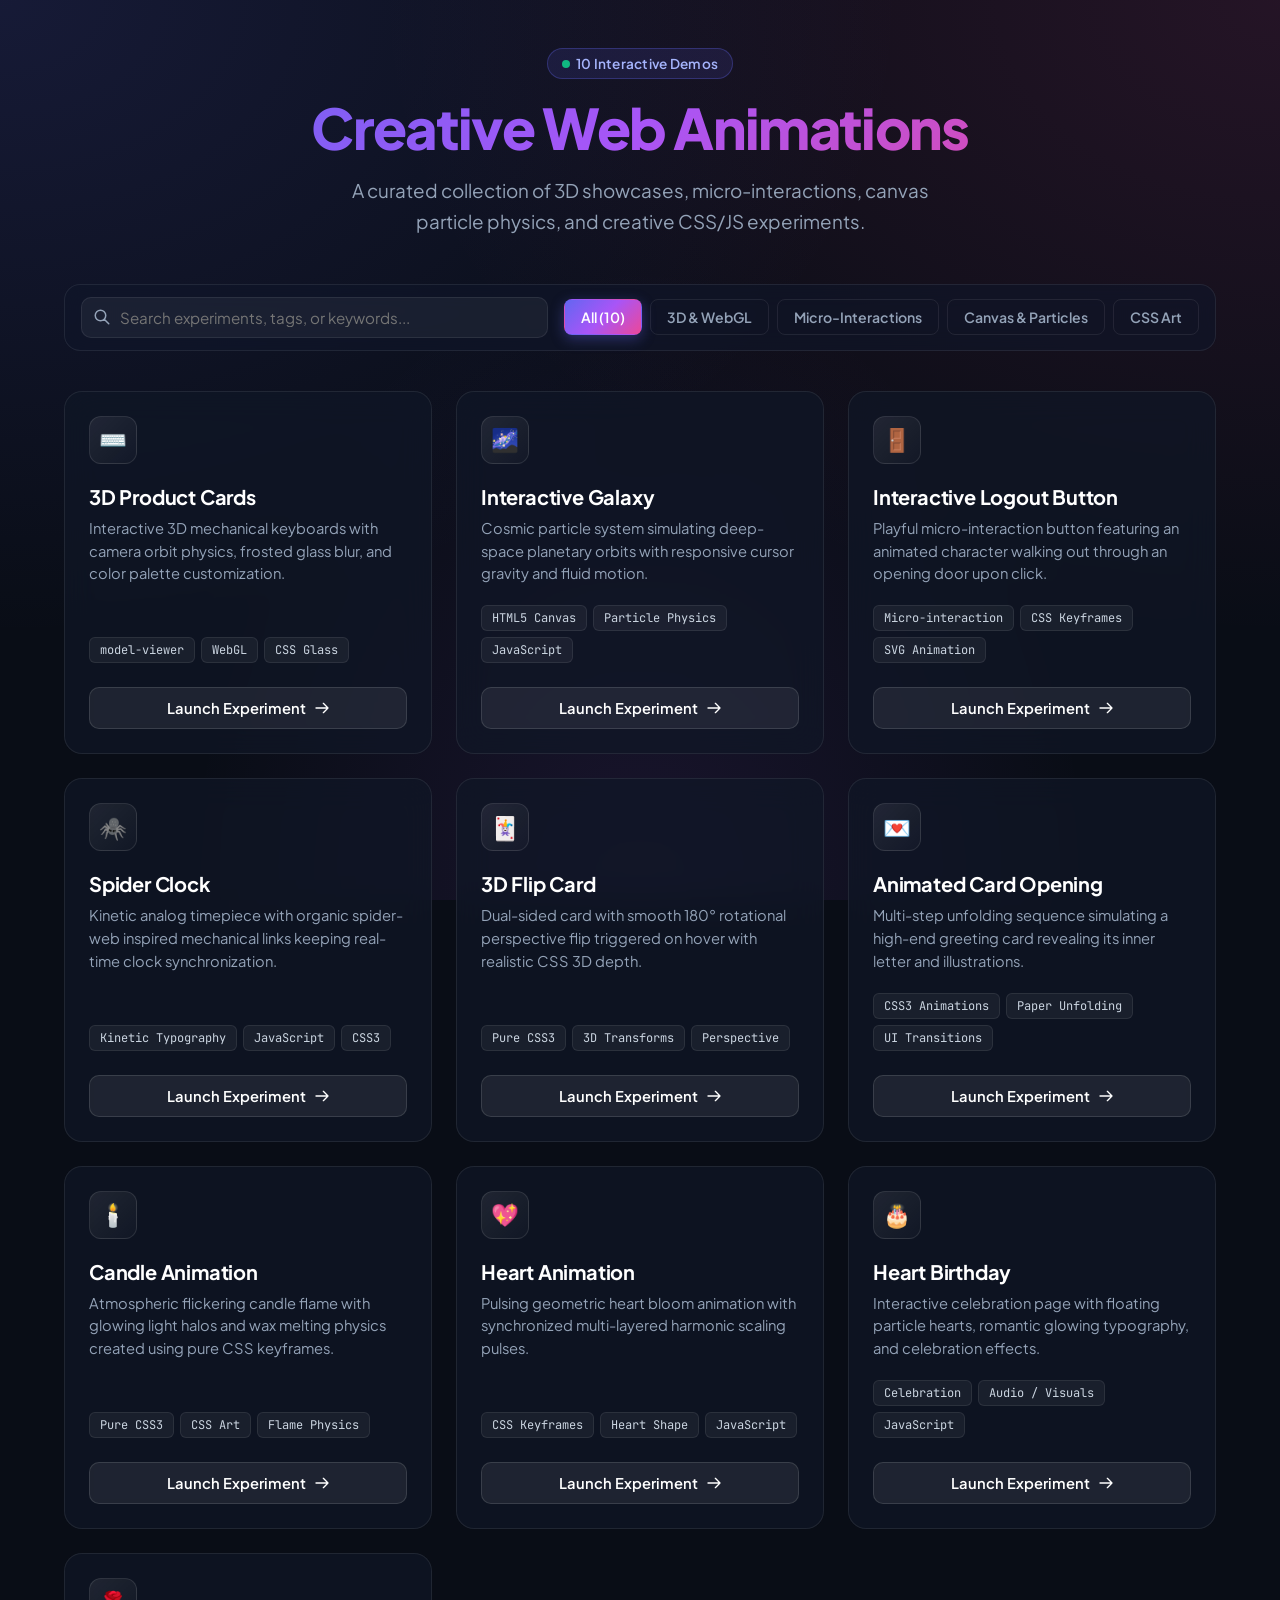
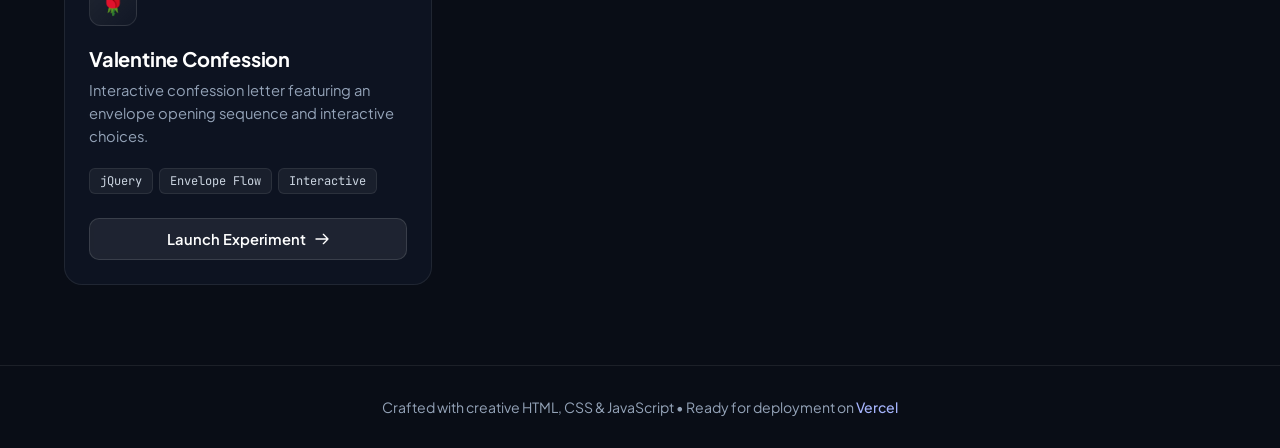
==== index.html @ 086ca2f9 "Initial commit: Creative Web Animations & Interactive UI Showcase" ====
<!DOCTYPE html>
<html lang="en">
<head>
  <meta charset="UTF-8">
  <meta name="viewport" content="width=device-width, initial-scale=1.0">
  <title>Creative Web Animations & Interactive UI Showcase</title>
  <link rel="preconnect" href="https://fonts.googleapis.com">
  <link rel="preconnect" href="https://fonts.gstatic.com" crossorigin>
  <link href="https://fonts.googleapis.com/css2?family=Plus+Jakarta+Sans:wght@400;500;600;700;800&family=JetBrains+Mono:wght@400;500&display=swap" rel="stylesheet">
  <style>
    :root {
      --bg: #090d16;
      --card-bg: rgba(17, 24, 39, 0.7);
      --card-border: rgba(255, 255, 255, 0.08);
      --card-hover-border: rgba(99, 102, 241, 0.45);
      --text-main: #f3f4f6;
      --text-muted: #94a3b8;
      --accent-primary: #6366f1;
      --accent-secondary: #ec4899;
      --gradient: linear-gradient(135deg, #6366f1, #a855f7, #ec4899);
    }

    * {
      box-sizing: border-box;
      margin: 0;
      padding: 0;
    }

    body {
      background-color: var(--bg);
      background-image: 
        radial-gradient(at 0% 0%, rgba(99, 102, 241, 0.15) 0px, transparent 50%),
        radial-gradient(at 100% 0%, rgba(236, 72, 153, 0.12) 0px, transparent 50%),
        radial-gradient(at 50% 100%, rgba(168, 85, 247, 0.1) 0px, transparent 50%);
      background-attachment: fixed;
      color: var(--text-main);
      font-family: 'Plus Jakarta Sans', -apple-system, BlinkMacSystemFont, sans-serif;
      min-height: 100vh;
      display: flex;
      flex-direction: column;
      -webkit-font-smoothing: antialiased;
    }

    .container {
      width: 100%;
      max-width: 1200px;
      margin: 0 auto;
      padding: 48px 24px 80px;
      flex: 1;
    }

    header {
      text-align: center;
      margin-bottom: 48px;
    }

    .badge {
      display: inline-flex;
      align-items: center;
      gap: 6px;
      background: rgba(99, 102, 241, 0.12);
      border: 1px solid rgba(99, 102, 241, 0.3);
      color: #a5b4fc;
      padding: 6px 14px;
      border-radius: 9999px;
      font-size: 0.85rem;
      font-weight: 600;
      letter-spacing: 0.02em;
      margin-bottom: 16px;
    }

    h1 {
      font-size: clamp(2.2rem, 4.5vw, 3.5rem);
      font-weight: 800;
      letter-spacing: -0.03em;
      line-height: 1.15;
      margin-bottom: 16px;
      background: var(--gradient);
      -webkit-background-clip: text;
      -webkit-text-fill-color: transparent;
    }

    .subtitle {
      color: var(--text-muted);
      font-size: clamp(1rem, 1.8vw, 1.18rem);
      max-width: 620px;
      margin: 0 auto 32px;
      line-height: 1.6;
    }

    /* Search & Filter Controls */
    .controls {
      display: flex;
      flex-wrap: wrap;
      gap: 16px;
      justify-content: space-between;
      align-items: center;
      margin-bottom: 40px;
      background: rgba(15, 23, 42, 0.6);
      padding: 12px 16px;
      border-radius: 16px;
      border: 1px solid var(--card-border);
      backdrop-filter: blur(12px);
    }

    .search-box {
      position: relative;
      flex: 1;
      min-width: 240px;
    }

    .search-box input {
      width: 100%;
      background: rgba(255, 255, 255, 0.05);
      border: 1px solid var(--card-border);
      padding: 10px 16px 10px 38px;
      border-radius: 10px;
      color: #fff;
      font-size: 0.95rem;
      font-family: inherit;
      outline: none;
      transition: all 0.2s ease;
    }

    .search-box input:focus {
      border-color: var(--accent-primary);
      box-shadow: 0 0 0 3px rgba(99, 102, 241, 0.2);
    }

    .search-box svg {
      position: absolute;
      left: 12px;
      top: 50%;
      transform: translateY(-50%);
      color: var(--text-muted);
      width: 18px;
      height: 18px;
    }

    .filters {
      display: flex;
      flex-wrap: wrap;
      gap: 8px;
    }

    .filter-btn {
      background: transparent;
      border: 1px solid var(--card-border);
      color: var(--text-muted);
      padding: 8px 16px;
      border-radius: 8px;
      font-size: 0.88rem;
      font-weight: 600;
      cursor: pointer;
      font-family: inherit;
      transition: all 0.2s ease;
    }

    .filter-btn:hover {
      color: #fff;
      border-color: rgba(255, 255, 255, 0.25);
    }

    .filter-btn.active {
      background: var(--gradient);
      color: #fff;
      border-color: transparent;
      box-shadow: 0 4px 14px rgba(99, 102, 241, 0.35);
    }

    /* Grid layout */
    .grid {
      display: grid;
      grid-template-columns: repeat(auto-fill, minmax(320px, 1fr));
      gap: 24px;
    }

    .card {
      background: var(--card-bg);
      border: 1px solid var(--card-border);
      border-radius: 18px;
      padding: 24px;
      display: flex;
      flex-direction: column;
      position: relative;
      overflow: hidden;
      backdrop-filter: blur(16px);
      transition: transform 0.3s cubic-bezier(0.16, 1, 0.3, 1), border-color 0.3s ease, box-shadow 0.3s ease;
    }

    .card:hover {
      transform: translateY(-5px);
      border-color: var(--card-hover-border);
      box-shadow: 0 16px 36px -8px rgba(0, 0, 0, 0.6), 0 0 24px -4px rgba(99, 102, 241, 0.2);
    }

    .card-icon {
      width: 48px;
      height: 48px;
      border-radius: 12px;
      background: linear-gradient(135deg, rgba(255, 255, 255, 0.08), rgba(255, 255, 255, 0.02));
      border: 1px solid rgba(255, 255, 255, 0.1);
      display: flex;
      align-items: center;
      justify-content: center;
      font-size: 1.4rem;
      margin-bottom: 20px;
    }

    .card-title {
      font-size: 1.25rem;
      font-weight: 700;
      color: #ffffff;
      margin-bottom: 8px;
      letter-spacing: -0.01em;
    }

    .card-desc {
      color: var(--text-muted);
      font-size: 0.92rem;
      line-height: 1.55;
      margin-bottom: 20px;
      flex: 1;
    }

    .tags {
      display: flex;
      flex-wrap: wrap;
      gap: 6px;
      margin-bottom: 24px;
    }

    .tag {
      background: rgba(255, 255, 255, 0.05);
      border: 1px solid rgba(255, 255, 255, 0.08);
      color: #cbd5e1;
      font-size: 0.75rem;
      font-family: 'JetBrains Mono', monospace;
      padding: 4px 10px;
      border-radius: 6px;
    }

    .card-btn {
      display: inline-flex;
      align-items: center;
      justify-content: center;
      gap: 8px;
      text-decoration: none;
      background: rgba(255, 255, 255, 0.07);
      border: 1px solid rgba(255, 255, 255, 0.12);
      color: #fff;
      font-weight: 600;
      font-size: 0.92rem;
      padding: 11px 18px;
      border-radius: 10px;
      transition: all 0.2s ease;
    }

    .card-btn:hover {
      background: var(--gradient);
      border-color: transparent;
      box-shadow: 0 4px 18px rgba(99, 102, 241, 0.4);
    }

    .card-btn svg {
      width: 16px;
      height: 16px;
      transition: transform 0.2s ease;
    }

    .card-btn:hover svg {
      transform: translateX(3px);
    }

    footer {
      text-align: center;
      padding: 32px 24px;
      border-top: 1px solid var(--card-border);
      color: var(--text-muted);
      font-size: 0.88rem;
    }

    footer a {
      color: #a5b4fc;
      text-decoration: none;
      font-weight: 500;
    }

    footer a:hover {
      text-decoration: underline;
    }

    .no-results {
      grid-column: 1 / -1;
      text-align: center;
      padding: 60px 20px;
      color: var(--text-muted);
      font-size: 1.1rem;
      display: none;
    }
  </style>
</head>
<body>

  <div class="container">
    <header>
      <div class="badge">
        <span style="display:inline-block; width:8px; height:8px; background:#10b981; border-radius:50%;"></span>
        10 Interactive Demos
      </div>
      <h1>Creative Web Animations</h1>
      <p class="subtitle">A curated collection of 3D showcases, micro-interactions, canvas particle physics, and creative CSS/JS experiments.</p>
    </header>

    <div class="controls">
      <div class="search-box">
        <svg fill="none" stroke="currentColor" viewBox="0 0 24 24">
          <path stroke-linecap="round" stroke-linejoin="round" stroke-width="2" d="M21 21l-6-6m2-5a7 7 0 11-14 0 7 7 0 0114 0z"></path>
        </svg>
        <input type="text" id="searchInput" placeholder="Search experiments, tags, or keywords...">
      </div>
      <div class="filters">
        <button class="filter-btn active" data-category="all">All (10)</button>
        <button class="filter-btn" data-category="3d">3D & WebGL</button>
        <button class="filter-btn" data-category="interactive">Micro-Interactions</button>
        <button class="filter-btn" data-category="canvas">Canvas & Particles</button>
        <button class="filter-btn" data-category="css">CSS Art</button>
      </div>
    </div>

    <div class="grid" id="projectGrid">

      <!-- 1. 3D Card Animation -->
      <div class="card" data-category="3d interactive" data-title="3d product cards keyboard model viewer">
        <div class="card-icon">⌨️</div>
        <h2 class="card-title">3D Product Cards</h2>
        <p class="card-desc">Interactive 3D mechanical keyboards with camera orbit physics, frosted glass blur, and color palette customization.</p>
        <div class="tags">
          <span class="tag">model-viewer</span>
          <span class="tag">WebGL</span>
          <span class="tag">CSS Glass</span>
        </div>
        <a class="card-btn" href="./3D%20Card%20Animation/">
          <span>Launch Experiment</span>
          <svg fill="none" stroke="currentColor" viewBox="0 0 24 24"><path stroke-linecap="round" stroke-linejoin="round" stroke-width="2" d="M14 5l7 7m0 0l-7 7m7-7H3"></path></svg>
        </a>
      </div>

      <!-- 2. Interactive Galaxy -->
      <div class="card" data-category="canvas 3d interactive" data-title="interactive galaxy particles space cosmos canvas">
        <div class="card-icon">🌌</div>
        <h2 class="card-title">Interactive Galaxy</h2>
        <p class="card-desc">Cosmic particle system simulating deep-space planetary orbits with responsive cursor gravity and fluid motion.</p>
        <div class="tags">
          <span class="tag">HTML5 Canvas</span>
          <span class="tag">Particle Physics</span>
          <span class="tag">JavaScript</span>
        </div>
        <a class="card-btn" href="./Interactive%20Galaxy/">
          <span>Launch Experiment</span>
          <svg fill="none" stroke="currentColor" viewBox="0 0 24 24"><path stroke-linecap="round" stroke-linejoin="round" stroke-width="2" d="M14 5l7 7m0 0l-7 7m7-7H3"></path></svg>
        </a>
      </div>

      <!-- 3. Interactive Logout Button -->
      <div class="card" data-category="interactive css" data-title="interactive logout button character door micro interaction">
        <div class="card-icon">🚪</div>
        <h2 class="card-title">Interactive Logout Button</h2>
        <p class="card-desc">Playful micro-interaction button featuring an animated character walking out through an opening door upon click.</p>
        <div class="tags">
          <span class="tag">Micro-interaction</span>
          <span class="tag">CSS Keyframes</span>
          <span class="tag">SVG Animation</span>
        </div>
        <a class="card-btn" href="./Interactive%20Logout%20Button/">
          <span>Launch Experiment</span>
          <svg fill="none" stroke="currentColor" viewBox="0 0 24 24"><path stroke-linecap="round" stroke-linejoin="round" stroke-width="2" d="M14 5l7 7m0 0l-7 7m7-7H3"></path></svg>
        </a>
      </div>

      <!-- 4. Spider Clock -->
      <div class="card" data-category="canvas interactive" data-title="spider clock analog kinetic web time">
        <div class="card-icon">🕷️</div>
        <h2 class="card-title">Spider Clock</h2>
        <p class="card-desc">Kinetic analog timepiece with organic spider-web inspired mechanical links keeping real-time clock synchronization.</p>
        <div class="tags">
          <span class="tag">Kinetic Typography</span>
          <span class="tag">JavaScript</span>
          <span class="tag">CSS3</span>
        </div>
        <a class="card-btn" href="./Spider-Clock--main/">
          <span>Launch Experiment</span>
          <svg fill="none" stroke="currentColor" viewBox="0 0 24 24"><path stroke-linecap="round" stroke-linejoin="round" stroke-width="2" d="M14 5l7 7m0 0l-7 7m7-7H3"></path></svg>
        </a>
      </div>

      <!-- 5. 3D Flip Card CSS -->
      <div class="card" data-category="3d css" data-title="3d flip card css perspective transform">
        <div class="card-icon">🃏</div>
        <h2 class="card-title">3D Flip Card</h2>
        <p class="card-desc">Dual-sided card with smooth 180° rotational perspective flip triggered on hover with realistic CSS 3D depth.</p>
        <div class="tags">
          <span class="tag">Pure CSS3</span>
          <span class="tag">3D Transforms</span>
          <span class="tag">Perspective</span>
        </div>
        <a class="card-btn" href="./3D%20Flip%20Card%20CSS/">
          <span>Launch Experiment</span>
          <svg fill="none" stroke="currentColor" viewBox="0 0 24 24"><path stroke-linecap="round" stroke-linejoin="round" stroke-width="2" d="M14 5l7 7m0 0l-7 7m7-7H3"></path></svg>
        </a>
      </div>

      <!-- 6. Animated Card Opening -->
      <div class="card" data-category="interactive css" data-title="animated card opening envelope gift greeting">
        <div class="card-icon">💌</div>
        <h2 class="card-title">Animated Card Opening</h2>
        <p class="card-desc">Multi-step unfolding sequence simulating a high-end greeting card revealing its inner letter and illustrations.</p>
        <div class="tags">
          <span class="tag">CSS3 Animations</span>
          <span class="tag">Paper Unfolding</span>
          <span class="tag">UI Transitions</span>
        </div>
        <a class="card-btn" href="./Animated%20Card%20Opening/">
          <span>Launch Experiment</span>
          <svg fill="none" stroke="currentColor" viewBox="0 0 24 24"><path stroke-linecap="round" stroke-linejoin="round" stroke-width="2" d="M14 5l7 7m0 0l-7 7m7-7H3"></path></svg>
        </a>
      </div>

      <!-- 7. Candle Animation -->
      <div class="card" data-category="css" data-title="candle animation flame glowing light fire">
        <div class="card-icon">🕯️</div>
        <h2 class="card-title">Candle Animation</h2>
        <p class="card-desc">Atmospheric flickering candle flame with glowing light halos and wax melting physics created using pure CSS keyframes.</p>
        <div class="tags">
          <span class="tag">Pure CSS3</span>
          <span class="tag">CSS Art</span>
          <span class="tag">Flame Physics</span>
        </div>
        <a class="card-btn" href="./Candle%20Animation/">
          <span>Launch Experiment</span>
          <svg fill="none" stroke="currentColor" viewBox="0 0 24 24"><path stroke-linecap="round" stroke-linejoin="round" stroke-width="2" d="M14 5l7 7m0 0l-7 7m7-7H3"></path></svg>
        </a>
      </div>

      <!-- 8. Heart Animation -->
      <div class="card" data-category="css interactive" data-title="heart animation pulse geometric love">
        <div class="card-icon">💖</div>
        <h2 class="card-title">Heart Animation</h2>
        <p class="card-desc">Pulsing geometric heart bloom animation with synchronized multi-layered harmonic scaling pulses.</p>
        <div class="tags">
          <span class="tag">CSS Keyframes</span>
          <span class="tag">Heart Shape</span>
          <span class="tag">JavaScript</span>
        </div>
        <a class="card-btn" href="./Heart%20Animation/">
          <span>Launch Experiment</span>
          <svg fill="none" stroke="currentColor" viewBox="0 0 24 24"><path stroke-linecap="round" stroke-linejoin="round" stroke-width="2" d="M14 5l7 7m0 0l-7 7m7-7H3"></path></svg>
        </a>
      </div>

      <!-- 9. Heart Birthday -->
      <div class="card" data-category="interactive canvas" data-title="heart birthday celebration music fireworks romantic">
        <div class="card-icon">🎂</div>
        <h2 class="card-title">Heart Birthday</h2>
        <p class="card-desc">Interactive celebration page with floating particle hearts, romantic glowing typography, and celebration effects.</p>
        <div class="tags">
          <span class="tag">Celebration</span>
          <span class="tag">Audio / Visuals</span>
          <span class="tag">JavaScript</span>
        </div>
        <a class="card-btn" href="./HeartBirthday-main/">
          <span>Launch Experiment</span>
          <svg fill="none" stroke="currentColor" viewBox="0 0 24 24"><path stroke-linecap="round" stroke-linejoin="round" stroke-width="2" d="M14 5l7 7m0 0l-7 7m7-7H3"></path></svg>
        </a>
      </div>

      <!-- 10. Valentine Confession -->
      <div class="card" data-category="interactive css" data-title="valentine confession letter envelope love romantic">
        <div class="card-icon">🌹</div>
        <h2 class="card-title">Valentine Confession</h2>
        <p class="card-desc">Interactive confession letter featuring an envelope opening sequence and interactive choices.</p>
        <div class="tags">
          <span class="tag">jQuery</span>
          <span class="tag">Envelope Flow</span>
          <span class="tag">Interactive</span>
        </div>
        <a class="card-btn" href="./valentine-confession/index.html">
          <span>Launch Experiment</span>
          <svg fill="none" stroke="currentColor" viewBox="0 0 24 24"><path stroke-linecap="round" stroke-linejoin="round" stroke-width="2" d="M14 5l7 7m0 0l-7 7m7-7H3"></path></svg>
        </a>
      </div>

      <div class="no-results" id="noResults">
        No matching animation experiments found.
      </div>
    </div>
  </div>

  <footer>
    <p>Crafted with creative HTML, CSS & JavaScript • Ready for deployment on <a href="https://vercel.com" target="_blank" rel="noopener">Vercel</a></p>
  </footer>

  <script>
    const searchInput = document.getElementById('searchInput');
    const filterBtns = document.querySelectorAll('.filter-btn');
    const cards = document.querySelectorAll('.card');
    const noResults = document.getElementById('noResults');

    let activeCategory = 'all';
    let searchQuery = '';

    function filterCards() {
      let visibleCount = 0;

      cards.forEach(card => {
        const categories = card.getAttribute('data-category').split(' ');
        const titleAndDesc = card.getAttribute('data-title').toLowerCase();

        const matchesCategory = activeCategory === 'all' || categories.includes(activeCategory);
        const matchesSearch = !searchQuery || titleAndDesc.includes(searchQuery.toLowerCase());

        if (matchesCategory && matchesSearch) {
          card.style.display = 'flex';
          visibleCount++;
        } else {
          card.style.display = 'none';
        }
      });

      noResults.style.display = visibleCount === 0 ? 'block' : 'none';
    }

    filterBtns.forEach(btn => {
      btn.addEventListener('click', () => {
        filterBtns.forEach(b => b.classList.remove('active'));
        btn.classList.add('active');
        activeCategory = btn.getAttribute('data-category');
        filterCards();
      });
    });

    searchInput.addEventListener('input', (e) => {
      searchQuery = e.target.value.trim();
      filterCards();
    });
  </script>
</body>
</html>
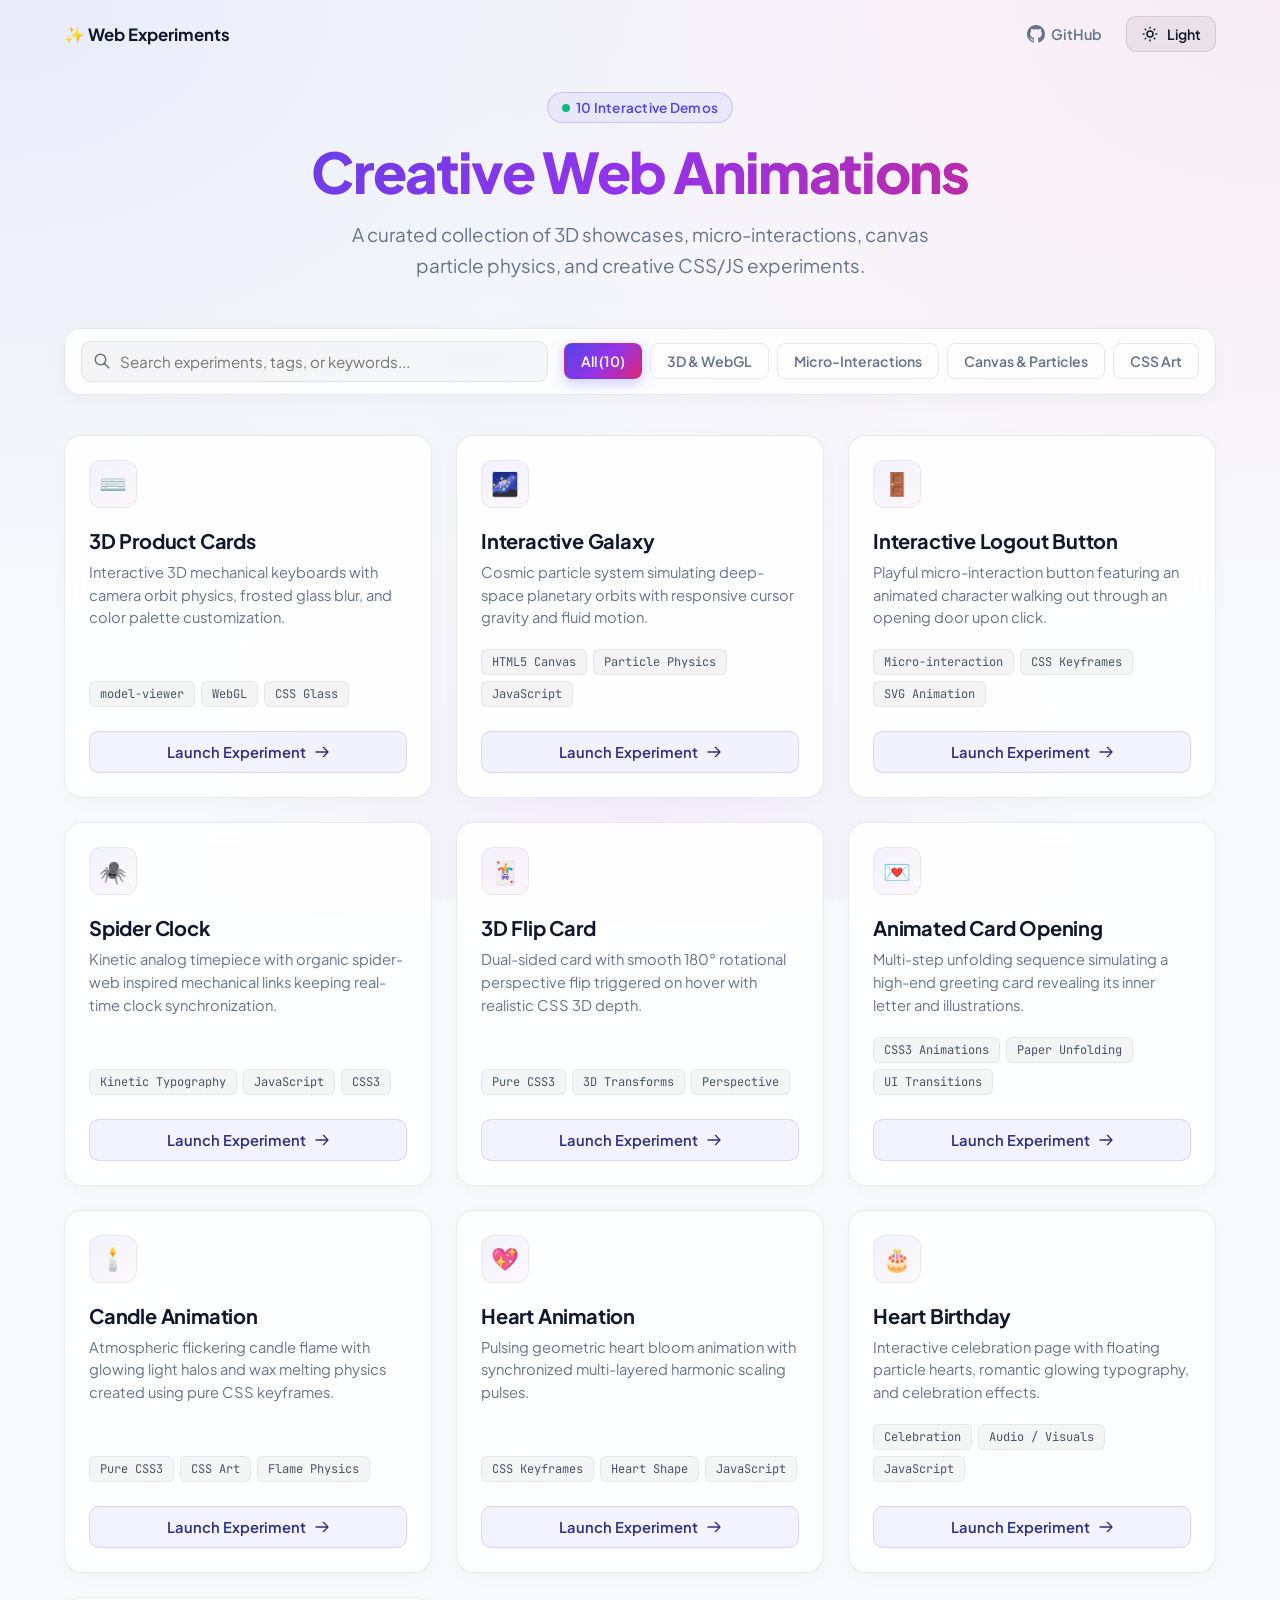
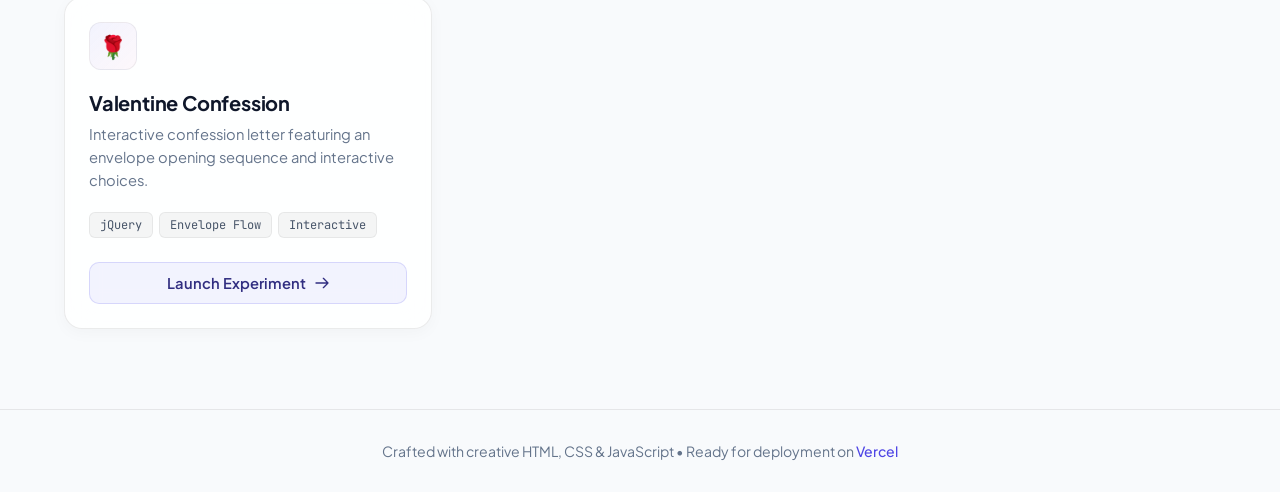
==== commit a773ed31: "feat: add persistent dark and light theme toggle with system preference detection" ====
--- a/index.html
+++ b/index.html
@@ -1,5 +1,5 @@
 <!DOCTYPE html>
-<html lang="en">
+<html lang="en" data-theme="dark">
 <head>
   <meta charset="UTF-8">
   <meta name="viewport" content="width=device-width, initial-scale=1.0">
@@ -8,16 +8,74 @@
   <link rel="preconnect" href="https://fonts.gstatic.com" crossorigin>
   <link href="https://fonts.googleapis.com/css2?family=Plus+Jakarta+Sans:wght@400;500;600;700;800&family=JetBrains+Mono:wght@400;500&display=swap" rel="stylesheet">
   <style>
-    :root {
+    :root, [data-theme="dark"] {
       --bg: #090d16;
+      --bg-gradient-1: rgba(99, 102, 241, 0.15);
+      --bg-gradient-2: rgba(236, 72, 153, 0.12);
+      --bg-gradient-3: rgba(168, 85, 247, 0.1);
       --card-bg: rgba(17, 24, 39, 0.7);
       --card-border: rgba(255, 255, 255, 0.08);
       --card-hover-border: rgba(99, 102, 241, 0.45);
+      --card-hover-shadow: 0 16px 36px -8px rgba(0, 0, 0, 0.6), 0 0 24px -4px rgba(99, 102, 241, 0.2);
       --text-main: #f3f4f6;
       --text-muted: #94a3b8;
       --accent-primary: #6366f1;
       --accent-secondary: #ec4899;
       --gradient: linear-gradient(135deg, #6366f1, #a855f7, #ec4899);
+      --badge-bg: rgba(99, 102, 241, 0.12);
+      --badge-border: rgba(99, 102, 241, 0.3);
+      --badge-color: #a5b4fc;
+      --controls-bg: rgba(15, 23, 42, 0.6);
+      --input-bg: rgba(255, 255, 255, 0.05);
+      --input-color: #ffffff;
+      --tag-bg: rgba(255, 255, 255, 0.05);
+      --tag-border: rgba(255, 255, 255, 0.08);
+      --tag-color: #cbd5e1;
+      --btn-bg: rgba(255, 255, 255, 0.07);
+      --btn-border: rgba(255, 255, 255, 0.12);
+      --btn-color: #ffffff;
+      --icon-bg: linear-gradient(135deg, rgba(255, 255, 255, 0.08), rgba(255, 255, 255, 0.02));
+      --icon-border: rgba(255, 255, 255, 0.1);
+      --footer-border: rgba(255, 255, 255, 0.08);
+      --nav-link-color: #94a3b8;
+      --nav-link-hover: #ffffff;
+      --toggle-bg: rgba(255, 255, 255, 0.08);
+      --toggle-border: rgba(255, 255, 255, 0.15);
+    }
+
+    [data-theme="light"] {
+      --bg: #f8fafc;
+      --bg-gradient-1: rgba(99, 102, 241, 0.1);
+      --bg-gradient-2: rgba(236, 72, 153, 0.08);
+      --bg-gradient-3: rgba(168, 85, 247, 0.08);
+      --card-bg: rgba(255, 255, 255, 0.85);
+      --card-border: rgba(0, 0, 0, 0.08);
+      --card-hover-border: rgba(99, 102, 241, 0.5);
+      --card-hover-shadow: 0 16px 36px -8px rgba(99, 102, 241, 0.14), 0 4px 12px rgba(0, 0, 0, 0.05);
+      --text-main: #0f172a;
+      --text-muted: #64748b;
+      --accent-primary: #4f46e5;
+      --accent-secondary: #db2777;
+      --gradient: linear-gradient(135deg, #4f46e5, #9333ea, #db2777);
+      --badge-bg: rgba(99, 102, 241, 0.08);
+      --badge-border: rgba(99, 102, 241, 0.25);
+      --badge-color: #4f46e5;
+      --controls-bg: rgba(255, 255, 255, 0.8);
+      --input-bg: rgba(0, 0, 0, 0.03);
+      --input-color: #0f172a;
+      --tag-bg: rgba(0, 0, 0, 0.04);
+      --tag-border: rgba(0, 0, 0, 0.06);
+      --tag-color: #475569;
+      --btn-bg: rgba(99, 102, 241, 0.08);
+      --btn-border: rgba(99, 102, 241, 0.2);
+      --btn-color: #312e81;
+      --icon-bg: linear-gradient(135deg, rgba(99, 102, 241, 0.08), rgba(236, 72, 153, 0.04));
+      --icon-border: rgba(0, 0, 0, 0.06);
+      --footer-border: rgba(0, 0, 0, 0.08);
+      --nav-link-color: #64748b;
+      --nav-link-hover: #0f172a;
+      --toggle-bg: rgba(0, 0, 0, 0.05);
+      --toggle-border: rgba(0, 0, 0, 0.1);
     }
 
     * {
@@ -29,9 +87,9 @@
     body {
       background-color: var(--bg);
       background-image: 
-        radial-gradient(at 0% 0%, rgba(99, 102, 241, 0.15) 0px, transparent 50%),
-        radial-gradient(at 100% 0%, rgba(236, 72, 153, 0.12) 0px, transparent 50%),
-        radial-gradient(at 50% 100%, rgba(168, 85, 247, 0.1) 0px, transparent 50%);
+        radial-gradient(at 0% 0%, var(--bg-gradient-1) 0px, transparent 50%),
+        radial-gradient(at 100% 0%, var(--bg-gradient-2) 0px, transparent 50%),
+        radial-gradient(at 50% 100%, var(--bg-gradient-3) 0px, transparent 50%);
       background-attachment: fixed;
       color: var(--text-main);
       font-family: 'Plus Jakarta Sans', -apple-system, BlinkMacSystemFont, sans-serif;
@@ -39,13 +97,108 @@
       display: flex;
       flex-direction: column;
       -webkit-font-smoothing: antialiased;
+      transition: background-color 0.3s ease, color 0.3s ease;
+    }
+
+    /* Top Navigation Bar */
+    .top-nav {
+      display: flex;
+      justify-content: space-between;
+      align-items: center;
+      padding: 16px 24px;
+      max-width: 1200px;
+      margin: 0 auto;
+      width: 100%;
+    }
+
+    .nav-brand {
+      display: flex;
+      align-items: center;
+      gap: 10px;
+      text-decoration: none;
+      color: var(--text-main);
+      font-weight: 700;
+      font-size: 1.05rem;
+    }
+
+    .nav-actions {
+      display: flex;
+      align-items: center;
+      gap: 12px;
+    }
+
+    .nav-link {
+      display: inline-flex;
+      align-items: center;
+      gap: 6px;
+      color: var(--nav-link-color);
+      text-decoration: none;
+      font-size: 0.9rem;
+      font-weight: 600;
+      padding: 8px 12px;
+      border-radius: 8px;
+      transition: all 0.2s ease;
+    }
+
+    .nav-link:hover {
+      color: var(--nav-link-hover);
+    }
+
+    /* Theme Toggle Button */
+    .theme-toggle-btn {
+      display: inline-flex;
+      align-items: center;
+      justify-content: center;
+      gap: 8px;
+      background: var(--toggle-bg);
+      border: 1px solid var(--toggle-border);
+      color: var(--text-main);
+      padding: 8px 14px;
+      border-radius: 10px;
+      font-size: 0.88rem;
+      font-weight: 600;
+      cursor: pointer;
+      font-family: inherit;
+      backdrop-filter: blur(8px);
+      transition: all 0.25s ease;
+    }
+
+    .theme-toggle-btn:hover {
+      border-color: var(--accent-primary);
+      transform: translateY(-1px);
+    }
+
+    .theme-toggle-btn svg {
+      width: 18px;
+      height: 18px;
+      transition: transform 0.3s ease;
+    }
+
+    .theme-toggle-btn:hover svg {
+      transform: rotate(20deg);
+    }
+
+    .icon-sun {
+      display: none;
+    }
+
+    .icon-moon {
+      display: block;
+    }
+
+    [data-theme="light"] .icon-sun {
+      display: block;
+    }
+
+    [data-theme="light"] .icon-moon {
+      display: none;
     }
 
     .container {
       width: 100%;
       max-width: 1200px;
       margin: 0 auto;
-      padding: 48px 24px 80px;
+      padding: 24px 24px 80px;
       flex: 1;
     }
 
@@ -58,15 +211,16 @@
       display: inline-flex;
       align-items: center;
       gap: 6px;
-      background: rgba(99, 102, 241, 0.12);
-      border: 1px solid rgba(99, 102, 241, 0.3);
-      color: #a5b4fc;
+      background: var(--badge-bg);
+      border: 1px solid var(--badge-border);
+      color: var(--badge-color);
       padding: 6px 14px;
       border-radius: 9999px;
       font-size: 0.85rem;
       font-weight: 600;
       letter-spacing: 0.02em;
       margin-bottom: 16px;
+      transition: all 0.3s ease;
     }
 
     h1 {
@@ -86,6 +240,7 @@
       max-width: 620px;
       margin: 0 auto 32px;
       line-height: 1.6;
+      transition: color 0.3s ease;
     }
 
     /* Search & Filter Controls */
@@ -96,11 +251,13 @@
       justify-content: space-between;
       align-items: center;
       margin-bottom: 40px;
-      background: rgba(15, 23, 42, 0.6);
+      background: var(--controls-bg);
       padding: 12px 16px;
       border-radius: 16px;
       border: 1px solid var(--card-border);
       backdrop-filter: blur(12px);
+      box-shadow: 0 4px 20px rgba(0, 0, 0, 0.04);
+      transition: all 0.3s ease;
     }
 
     .search-box {
@@ -111,11 +268,11 @@
 
     .search-box input {
       width: 100%;
-      background: rgba(255, 255, 255, 0.05);
+      background: var(--input-bg);
       border: 1px solid var(--card-border);
       padding: 10px 16px 10px 38px;
       border-radius: 10px;
-      color: #fff;
+      color: var(--input-color);
       font-size: 0.95rem;
       font-family: inherit;
       outline: none;
@@ -157,8 +314,8 @@
     }
 
     .filter-btn:hover {
-      color: #fff;
-      border-color: rgba(255, 255, 255, 0.25);
+      color: var(--text-main);
+      border-color: var(--accent-primary);
     }
 
     .filter-btn.active {
@@ -185,21 +342,22 @@
       position: relative;
       overflow: hidden;
       backdrop-filter: blur(16px);
-      transition: transform 0.3s cubic-bezier(0.16, 1, 0.3, 1), border-color 0.3s ease, box-shadow 0.3s ease;
+      box-shadow: 0 4px 16px rgba(0, 0, 0, 0.03);
+      transition: transform 0.3s cubic-bezier(0.16, 1, 0.3, 1), border-color 0.3s ease, box-shadow 0.3s ease, background-color 0.3s ease;
     }
 
     .card:hover {
       transform: translateY(-5px);
       border-color: var(--card-hover-border);
-      box-shadow: 0 16px 36px -8px rgba(0, 0, 0, 0.6), 0 0 24px -4px rgba(99, 102, 241, 0.2);
+      box-shadow: var(--card-hover-shadow);
     }
 
     .card-icon {
       width: 48px;
       height: 48px;
       border-radius: 12px;
-      background: linear-gradient(135deg, rgba(255, 255, 255, 0.08), rgba(255, 255, 255, 0.02));
-      border: 1px solid rgba(255, 255, 255, 0.1);
+      background: var(--icon-bg);
+      border: 1px solid var(--icon-border);
       display: flex;
       align-items: center;
       justify-content: center;
@@ -210,9 +368,10 @@
     .card-title {
       font-size: 1.25rem;
       font-weight: 700;
-      color: #ffffff;
+      color: var(--text-main);
       margin-bottom: 8px;
       letter-spacing: -0.01em;
+      transition: color 0.3s ease;
     }
 
     .card-desc {
@@ -221,6 +380,7 @@
       line-height: 1.55;
       margin-bottom: 20px;
       flex: 1;
+      transition: color 0.3s ease;
     }
 
     .tags {
@@ -231,13 +391,14 @@
     }
 
     .tag {
-      background: rgba(255, 255, 255, 0.05);
-      border: 1px solid rgba(255, 255, 255, 0.08);
-      color: #cbd5e1;
+      background: var(--tag-bg);
+      border: 1px solid var(--tag-border);
+      color: var(--tag-color);
       font-size: 0.75rem;
       font-family: 'JetBrains Mono', monospace;
       padding: 4px 10px;
       border-radius: 6px;
+      transition: all 0.3s ease;
     }
 
     .card-btn {
@@ -246,9 +407,9 @@
       justify-content: center;
       gap: 8px;
       text-decoration: none;
-      background: rgba(255, 255, 255, 0.07);
-      border: 1px solid rgba(255, 255, 255, 0.12);
-      color: #fff;
+      background: var(--btn-bg);
+      border: 1px solid var(--btn-border);
+      color: var(--btn-color);
       font-weight: 600;
       font-size: 0.92rem;
       padding: 11px 18px;
@@ -258,6 +419,7 @@
 
     .card-btn:hover {
       background: var(--gradient);
+      color: #fff;
       border-color: transparent;
       box-shadow: 0 4px 18px rgba(99, 102, 241, 0.4);
     }
@@ -275,13 +437,14 @@
     footer {
       text-align: center;
       padding: 32px 24px;
-      border-top: 1px solid var(--card-border);
+      border-top: 1px solid var(--footer-border);
       color: var(--text-muted);
       font-size: 0.88rem;
+      transition: all 0.3s ease;
     }
 
     footer a {
-      color: #a5b4fc;
+      color: var(--accent-primary);
       text-decoration: none;
       font-weight: 500;
     }
@@ -302,6 +465,30 @@
 </head>
 <body>
 
+  <!-- Top Navigation Bar -->
+  <nav class="top-nav">
+    <a href="#" class="nav-brand">
+      <span>✨ Web Experiments</span>
+    </a>
+    <div class="nav-actions">
+      <a href="https://github.com/pabitralenka07/Web_experiments" target="_blank" rel="noopener" class="nav-link">
+        <svg width="18" height="18" fill="currentColor" viewBox="0 0 24 24"><path d="M12 0C5.37 0 0 5.37 0 12c0 5.31 3.435 9.795 8.205 11.385.6.105.825-.255.825-.57 0-.285-.015-1.23-.015-2.235-3.015.555-3.795-.735-4.035-1.41-.135-.345-.72-1.41-1.23-1.695-.42-.225-1.02-.78-.015-.795.945-.015 1.62.87 1.845 1.23 1.08 1.815 2.805 1.305 3.495.99.105-.78.42-1.305.765-1.605-2.67-.3-5.46-1.335-5.46-5.925 0-1.305.465-2.385 1.23-3.225-.12-.3-.54-1.53.12-3.18 0 0 1.005-.315 3.3 1.23.96-.27 1.98-.405 3-.405s2.04.135 3 .405c2.295-1.56 3.3-1.23 3.3-1.23.66 1.65.24 2.88.12 3.18.765.84 1.23 1.905 1.23 3.225 0 4.605-2.805 5.625-5.475 5.925.435.375.81 1.095.81 2.22 0 1.605-.015 2.895-.015 3.3 0 .315.225.69.825.57A12.02 12.02 0 0024 12c0-6.63-5.37-12-12-12z"/></svg>
+        GitHub
+      </a>
+      <button class="theme-toggle-btn" id="themeToggle" aria-label="Toggle dark and light theme">
+        <!-- Moon Icon (Dark Mode active) -->
+        <svg class="icon-moon" fill="none" stroke="currentColor" viewBox="0 0 24 24">
+          <path stroke-linecap="round" stroke-linejoin="round" stroke-width="2" d="M20.354 15.354A9 9 0 018.646 3.646 9.003 9.003 0 0012 21a9.003 9.003 0 008.354-5.646z"></path>
+        </svg>
+        <!-- Sun Icon (Light Mode active) -->
+        <svg class="icon-sun" fill="none" stroke="currentColor" viewBox="0 0 24 24">
+          <path stroke-linecap="round" stroke-linejoin="round" stroke-width="2" d="M12 3v1m0 16v1m9-9h-1M4 12H3m15.364 6.364l-.707-.707M6.343 6.343l-.707-.707m12.728 0l-.707.707M6.343 17.657l-.707.707M16 12a4 4 0 11-8 0 4 4 0 018 0z"></path>
+        </svg>
+        <span id="themeToggleLabel">Dark</span>
+      </button>
+    </div>
+  </nav>
+
   <div class="container">
     <header>
       <div class="badge">
@@ -501,6 +688,45 @@
   </footer>
 
   <script>
+    // --- Dark / Light Theme Logic ---
+    const htmlElement = document.documentElement;
+    const themeToggleBtn = document.getElementById('themeToggle');
+    const themeToggleLabel = document.getElementById('themeToggleLabel');
+
+    function applyTheme(theme) {
+      htmlElement.setAttribute('data-theme', theme);
+      localStorage.setItem('web_experiments_theme', theme);
+      if (theme === 'light') {
+        themeToggleLabel.textContent = 'Light';
+      } else {
+        themeToggleLabel.textContent = 'Dark';
+      }
+    }
+
+    // Initialize Theme
+    const savedTheme = localStorage.getItem('web_experiments_theme');
+    if (savedTheme) {
+      applyTheme(savedTheme);
+    } else {
+      const prefersLight = window.matchMedia('(prefers-color-scheme: light)').matches;
+      applyTheme(prefersLight ? 'light' : 'dark');
+    }
+
+    // Toggle Theme Click
+    themeToggleBtn.addEventListener('click', () => {
+      const currentTheme = htmlElement.getAttribute('data-theme') || 'dark';
+      const newTheme = currentTheme === 'dark' ? 'light' : 'dark';
+      applyTheme(newTheme);
+    });
+
+    // Listen to System Changes if User Hasn't Manually Selected
+    window.matchMedia('(prefers-color-scheme: light)').addEventListener('change', (e) => {
+      if (!localStorage.getItem('web_experiments_theme')) {
+        applyTheme(e.matches ? 'light' : 'dark');
+      }
+    });
+
+    // --- Search & Category Filtering ---
     const searchInput = document.getElementById('searchInput');
     const filterBtns = document.querySelectorAll('.filter-btn');
     const cards = document.querySelectorAll('.card');
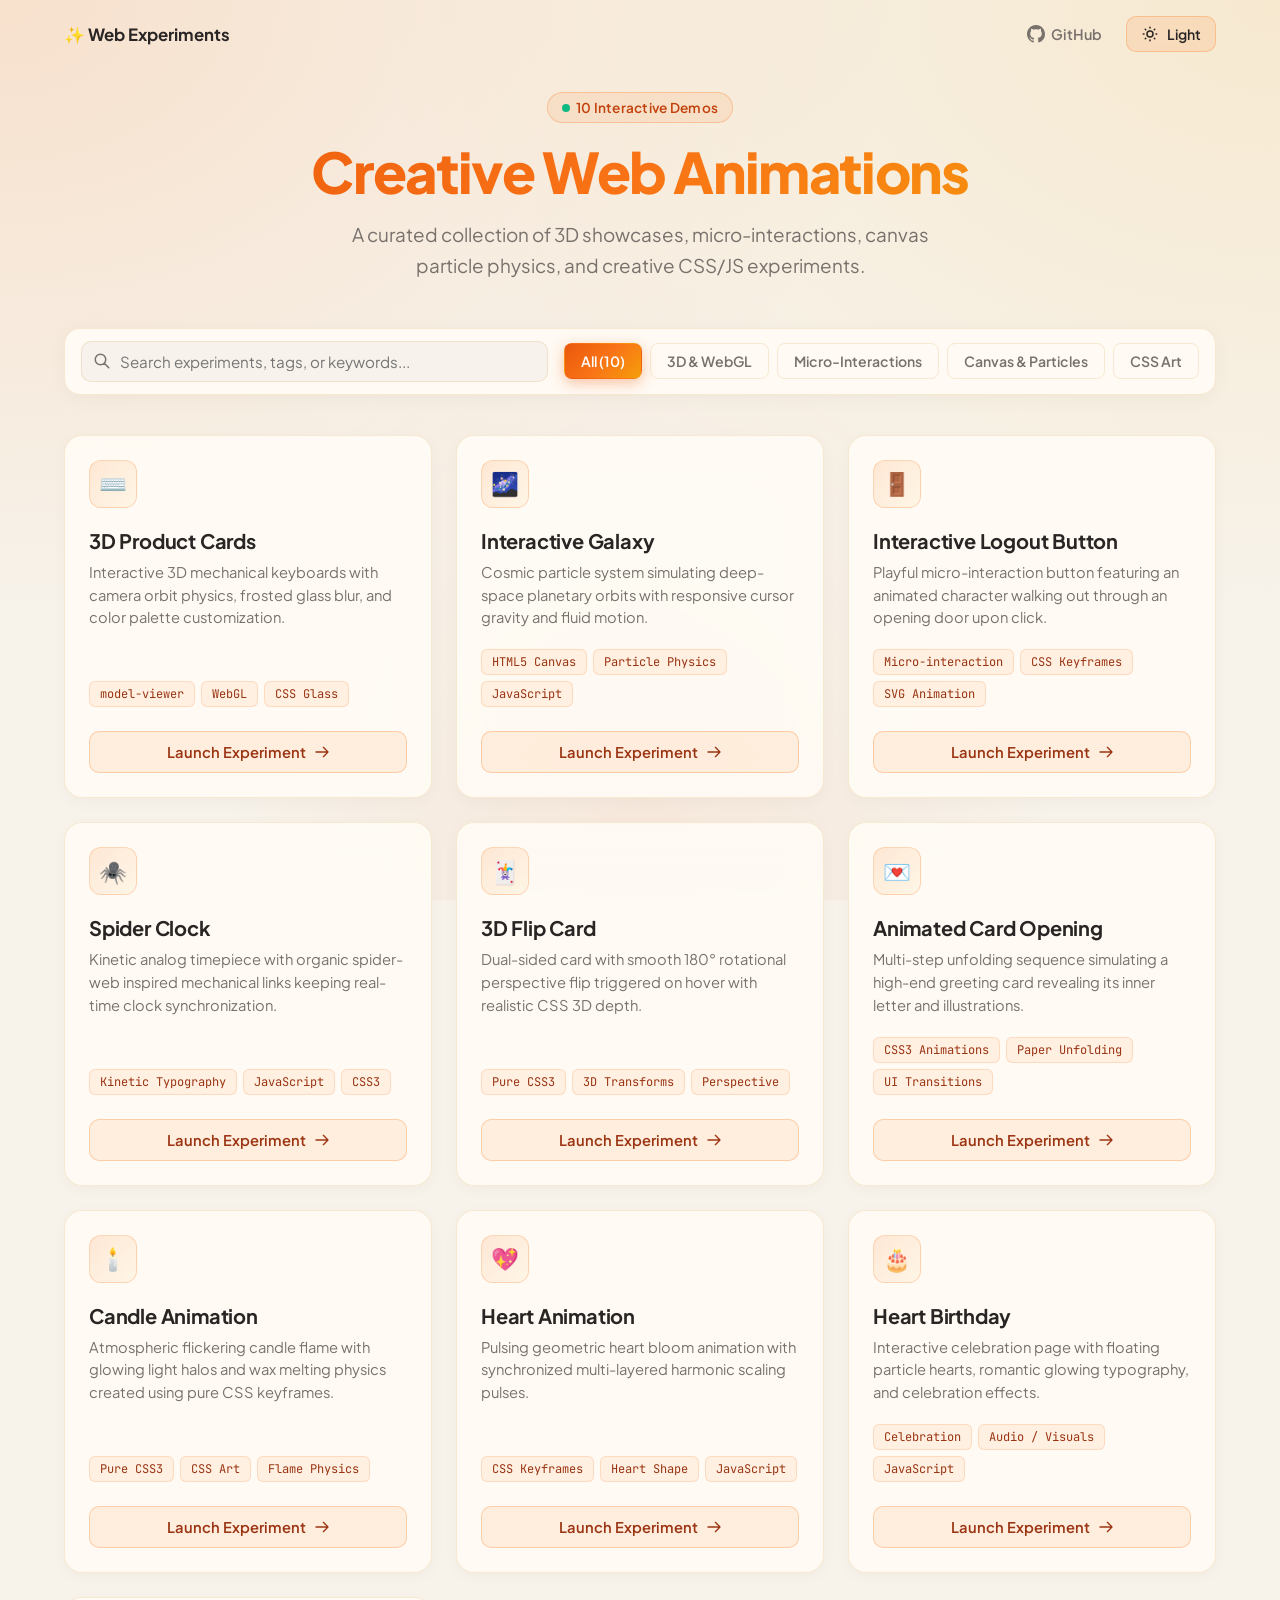
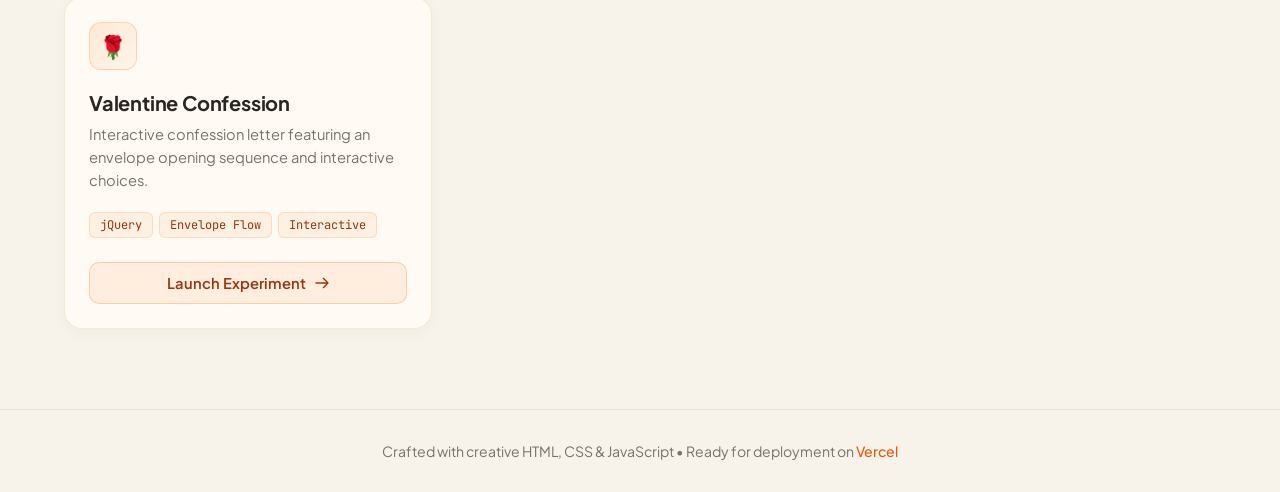
==== commit 40e5dd32: "style: update light theme to beige & orange and dark theme to black & emerald green" ====
--- a/index.html
+++ b/index.html
@@ -9,73 +9,77 @@
   <link href="https://fonts.googleapis.com/css2?family=Plus+Jakarta+Sans:wght@400;500;600;700;800&family=JetBrains+Mono:wght@400;500&display=swap" rel="stylesheet">
   <style>
     :root, [data-theme="dark"] {
-      --bg: #090d16;
-      --bg-gradient-1: rgba(99, 102, 241, 0.15);
-      --bg-gradient-2: rgba(236, 72, 153, 0.12);
-      --bg-gradient-3: rgba(168, 85, 247, 0.1);
-      --card-bg: rgba(17, 24, 39, 0.7);
-      --card-border: rgba(255, 255, 255, 0.08);
-      --card-hover-border: rgba(99, 102, 241, 0.45);
-      --card-hover-shadow: 0 16px 36px -8px rgba(0, 0, 0, 0.6), 0 0 24px -4px rgba(99, 102, 241, 0.2);
-      --text-main: #f3f4f6;
-      --text-muted: #94a3b8;
-      --accent-primary: #6366f1;
-      --accent-secondary: #ec4899;
-      --gradient: linear-gradient(135deg, #6366f1, #a855f7, #ec4899);
-      --badge-bg: rgba(99, 102, 241, 0.12);
-      --badge-border: rgba(99, 102, 241, 0.3);
-      --badge-color: #a5b4fc;
-      --controls-bg: rgba(15, 23, 42, 0.6);
-      --input-bg: rgba(255, 255, 255, 0.05);
-      --input-color: #ffffff;
-      --tag-bg: rgba(255, 255, 255, 0.05);
-      --tag-border: rgba(255, 255, 255, 0.08);
-      --tag-color: #cbd5e1;
-      --btn-bg: rgba(255, 255, 255, 0.07);
-      --btn-border: rgba(255, 255, 255, 0.12);
-      --btn-color: #ffffff;
-      --icon-bg: linear-gradient(135deg, rgba(255, 255, 255, 0.08), rgba(255, 255, 255, 0.02));
-      --icon-border: rgba(255, 255, 255, 0.1);
-      --footer-border: rgba(255, 255, 255, 0.08);
-      --nav-link-color: #94a3b8;
-      --nav-link-hover: #ffffff;
-      --toggle-bg: rgba(255, 255, 255, 0.08);
-      --toggle-border: rgba(255, 255, 255, 0.15);
+      /* Dark Theme: Pitch Black with Cyber / Emerald Green Accents */
+      --bg: #060907;
+      --bg-gradient-1: rgba(16, 185, 129, 0.16);
+      --bg-gradient-2: rgba(34, 197, 94, 0.12);
+      --bg-gradient-3: rgba(132, 204, 22, 0.08);
+      --card-bg: rgba(10, 18, 14, 0.78);
+      --card-border: rgba(16, 185, 129, 0.14);
+      --card-hover-border: rgba(16, 185, 129, 0.6);
+      --card-hover-shadow: 0 16px 36px -8px rgba(0, 0, 0, 0.8), 0 0 24px -4px rgba(16, 185, 129, 0.3);
+      --text-main: #f0fdf4;
+      --text-muted: #94a39d;
+      --accent-primary: #10b981;
+      --accent-secondary: #22c55e;
+      --accent-glow: rgba(16, 185, 129, 0.35);
+      --gradient: linear-gradient(135deg, #10b981, #22c55e, #84cc16);
+      --badge-bg: rgba(16, 185, 129, 0.12);
+      --badge-border: rgba(16, 185, 129, 0.3);
+      --badge-color: #34d399;
+      --controls-bg: rgba(8, 16, 12, 0.72);
+      --input-bg: rgba(16, 185, 129, 0.06);
+      --input-color: #f0fdf4;
+      --tag-bg: rgba(16, 185, 129, 0.08);
+      --tag-border: rgba(16, 185, 129, 0.16);
+      --tag-color: #a7f3d0;
+      --btn-bg: rgba(16, 185, 129, 0.1);
+      --btn-border: rgba(16, 185, 129, 0.25);
+      --btn-color: #f0fdf4;
+      --icon-bg: linear-gradient(135deg, rgba(16, 185, 129, 0.15), rgba(34, 197, 94, 0.04));
+      --icon-border: rgba(16, 185, 129, 0.2);
+      --footer-border: rgba(16, 185, 129, 0.12);
+      --nav-link-color: #94a39d;
+      --nav-link-hover: #34d399;
+      --toggle-bg: rgba(16, 185, 129, 0.12);
+      --toggle-border: rgba(16, 185, 129, 0.25);
     }
 
     [data-theme="light"] {
-      --bg: #f8fafc;
-      --bg-gradient-1: rgba(99, 102, 241, 0.1);
-      --bg-gradient-2: rgba(236, 72, 153, 0.08);
-      --bg-gradient-3: rgba(168, 85, 247, 0.08);
-      --card-bg: rgba(255, 255, 255, 0.85);
-      --card-border: rgba(0, 0, 0, 0.08);
-      --card-hover-border: rgba(99, 102, 241, 0.5);
-      --card-hover-shadow: 0 16px 36px -8px rgba(99, 102, 241, 0.14), 0 4px 12px rgba(0, 0, 0, 0.05);
-      --text-main: #0f172a;
-      --text-muted: #64748b;
-      --accent-primary: #4f46e5;
-      --accent-secondary: #db2777;
-      --gradient: linear-gradient(135deg, #4f46e5, #9333ea, #db2777);
-      --badge-bg: rgba(99, 102, 241, 0.08);
-      --badge-border: rgba(99, 102, 241, 0.25);
-      --badge-color: #4f46e5;
-      --controls-bg: rgba(255, 255, 255, 0.8);
+      /* Light Theme: Warm Beige Linen with Vibrant Sunset Orange Accents */
+      --bg: #f7f3eb;
+      --bg-gradient-1: rgba(249, 115, 22, 0.14);
+      --bg-gradient-2: rgba(245, 158, 11, 0.12);
+      --bg-gradient-3: rgba(234, 88, 12, 0.08);
+      --card-bg: rgba(255, 252, 246, 0.9);
+      --card-border: rgba(194, 120, 3, 0.14);
+      --card-hover-border: rgba(249, 115, 22, 0.6);
+      --card-hover-shadow: 0 16px 36px -8px rgba(234, 88, 12, 0.18), 0 4px 12px rgba(180, 83, 9, 0.06);
+      --text-main: #292524;
+      --text-muted: #78716c;
+      --accent-primary: #ea580c;
+      --accent-secondary: #f97316;
+      --accent-glow: rgba(234, 88, 12, 0.35);
+      --gradient: linear-gradient(135deg, #ea580c, #f97316, #f59e0b);
+      --badge-bg: rgba(249, 115, 22, 0.1);
+      --badge-border: rgba(249, 115, 22, 0.28);
+      --badge-color: #c2410c;
+      --controls-bg: rgba(255, 251, 245, 0.92);
       --input-bg: rgba(0, 0, 0, 0.03);
-      --input-color: #0f172a;
-      --tag-bg: rgba(0, 0, 0, 0.04);
-      --tag-border: rgba(0, 0, 0, 0.06);
-      --tag-color: #475569;
-      --btn-bg: rgba(99, 102, 241, 0.08);
-      --btn-border: rgba(99, 102, 241, 0.2);
-      --btn-color: #312e81;
-      --icon-bg: linear-gradient(135deg, rgba(99, 102, 241, 0.08), rgba(236, 72, 153, 0.04));
-      --icon-border: rgba(0, 0, 0, 0.06);
-      --footer-border: rgba(0, 0, 0, 0.08);
-      --nav-link-color: #64748b;
-      --nav-link-hover: #0f172a;
-      --toggle-bg: rgba(0, 0, 0, 0.05);
-      --toggle-border: rgba(0, 0, 0, 0.1);
+      --input-color: #1c1917;
+      --tag-bg: rgba(249, 115, 22, 0.08);
+      --tag-border: rgba(249, 115, 22, 0.18);
+      --tag-color: #9a3412;
+      --btn-bg: rgba(249, 115, 22, 0.1);
+      --btn-border: rgba(249, 115, 22, 0.28);
+      --btn-color: #9a3412;
+      --icon-bg: linear-gradient(135deg, rgba(249, 115, 22, 0.14), rgba(245, 158, 11, 0.06));
+      --icon-border: rgba(249, 115, 22, 0.22);
+      --footer-border: rgba(180, 83, 9, 0.12);
+      --nav-link-color: #78716c;
+      --nav-link-hover: #ea580c;
+      --toggle-bg: rgba(249, 115, 22, 0.12);
+      --toggle-border: rgba(249, 115, 22, 0.28);
     }
 
     * {
@@ -281,7 +285,7 @@
 
     .search-box input:focus {
       border-color: var(--accent-primary);
-      box-shadow: 0 0 0 3px rgba(99, 102, 241, 0.2);
+      box-shadow: 0 0 0 3px var(--accent-glow);
     }
 
     .search-box svg {
@@ -322,7 +326,7 @@
       background: var(--gradient);
       color: #fff;
       border-color: transparent;
-      box-shadow: 0 4px 14px rgba(99, 102, 241, 0.35);
+      box-shadow: 0 4px 14px var(--accent-glow);
     }
 
     /* Grid layout */
@@ -421,7 +425,7 @@
       background: var(--gradient);
       color: #fff;
       border-color: transparent;
-      box-shadow: 0 4px 18px rgba(99, 102, 241, 0.4);
+      box-shadow: 0 4px 18px var(--accent-glow);
     }
 
     .card-btn svg {
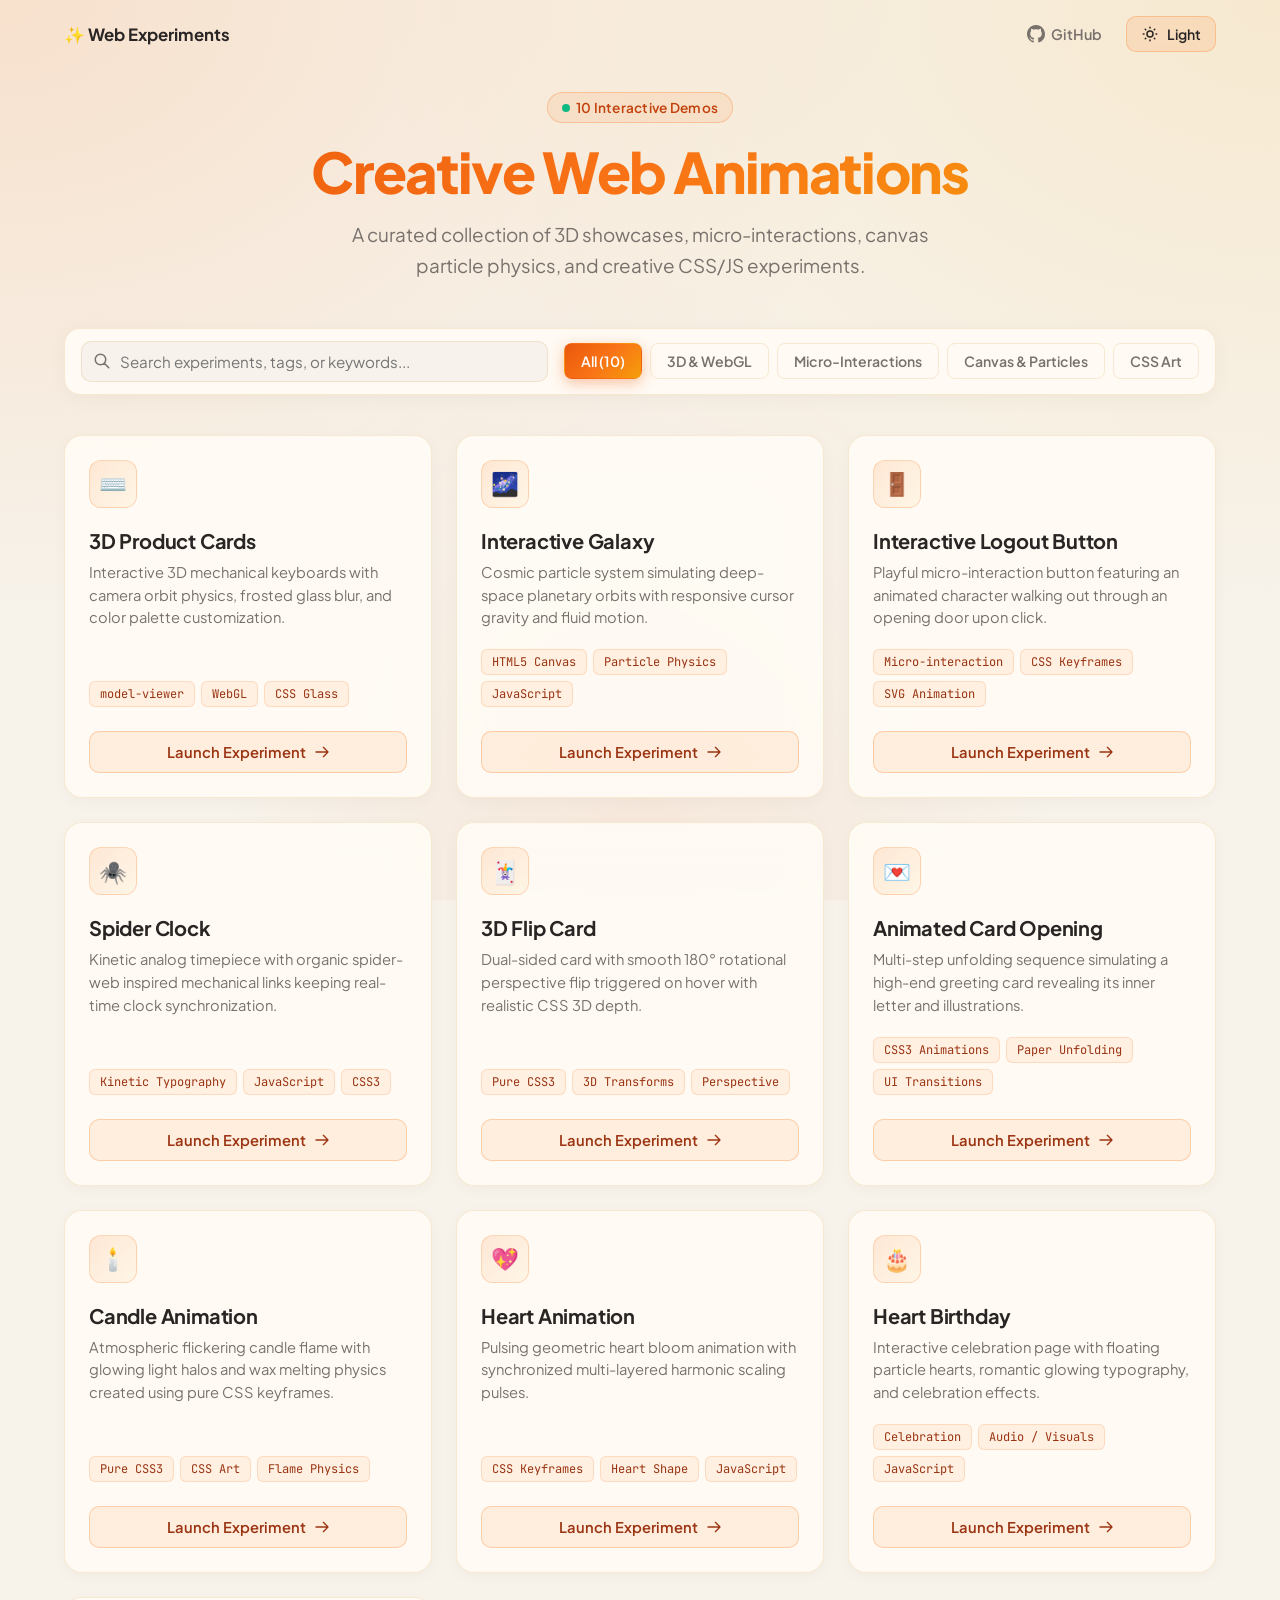
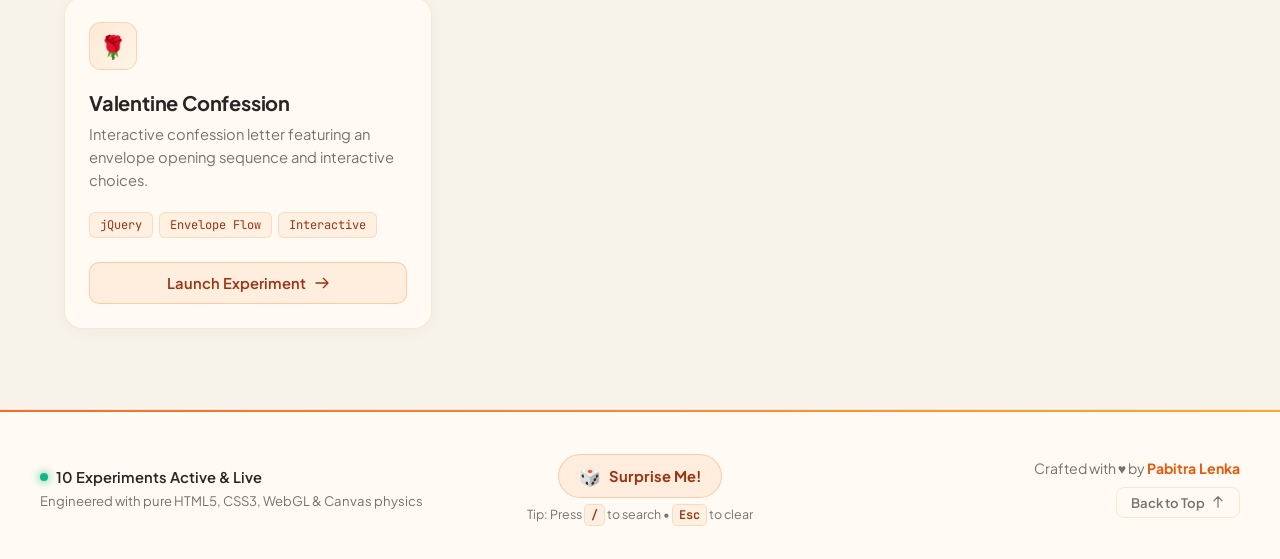
==== commit dccf5b08: "feat: add interactive footer with Surprise Me dice roller, shortcuts, live status, and back-to-top" ====
--- a/index.html
+++ b/index.html
@@ -438,23 +438,208 @@
       transform: translateX(3px);
     }
 
+    /* Unique Interactive Footer */
     footer {
-      text-align: center;
-      padding: 32px 24px;
+      position: relative;
+      background: var(--controls-bg);
       border-top: 1px solid var(--footer-border);
+      backdrop-filter: blur(16px);
+      padding: 44px 24px 36px;
       color: var(--text-muted);
+      font-size: 0.9rem;
+      transition: all 0.3s ease;
+      overflow: hidden;
+    }
+
+    footer::before {
+      content: '';
+      position: absolute;
+      top: 0;
+      left: 0;
+      right: 0;
+      height: 2px;
+      background: var(--gradient);
+      opacity: 0.85;
+    }
+
+    .footer-container {
+      max-width: 1200px;
+      margin: 0 auto;
+      display: grid;
+      grid-template-columns: 1fr auto 1fr;
+      gap: 32px;
+      align-items: center;
+    }
+
+    .footer-left {
+      display: flex;
+      flex-direction: column;
+      gap: 6px;
+    }
+
+    .footer-status {
+      display: inline-flex;
+      align-items: center;
+      gap: 8px;
+      font-weight: 600;
+      color: var(--text-main);
+      font-size: 0.92rem;
+    }
+
+    .status-dot {
+      width: 8px;
+      height: 8px;
+      background: #10b981;
+      border-radius: 50%;
+      box-shadow: 0 0 10px #10b981;
+      animation: pulseDot 2s infinite ease-in-out;
+    }
+
+    @keyframes pulseDot {
+      0%, 100% { opacity: 1; transform: scale(1); }
+      50% { opacity: 0.4; transform: scale(0.85); }
+    }
+
+    .footer-tagline {
+      font-size: 0.82rem;
+      color: var(--text-muted);
+    }
+
+    .footer-center {
+      display: flex;
+      flex-direction: column;
+      align-items: center;
+      gap: 8px;
+    }
+
+    .surprise-btn {
+      display: inline-flex;
+      align-items: center;
+      gap: 8px;
+      background: var(--btn-bg);
+      border: 1px solid var(--btn-border);
+      color: var(--btn-color);
+      font-weight: 700;
+      font-size: 0.92rem;
+      padding: 10px 20px;
+      border-radius: 9999px;
+      cursor: pointer;
+      font-family: inherit;
+      transition: all 0.25s ease;
+      backdrop-filter: blur(8px);
+    }
+
+    .surprise-btn:hover {
+      background: var(--gradient);
+      color: #fff;
+      border-color: transparent;
+      box-shadow: 0 4px 18px var(--accent-glow);
+      transform: translateY(-2px);
+    }
+
+    .surprise-btn:hover .dice-icon {
+      transform: rotate(180deg);
+    }
+
+    .dice-icon {
+      font-size: 1.1rem;
+      transition: transform 0.4s cubic-bezier(0.34, 1.56, 0.64, 1);
+    }
+
+    .shortcut-hint {
+      font-size: 0.78rem;
+      color: var(--text-muted);
+    }
+
+    kbd {
+      background: var(--tag-bg);
+      border: 1px solid var(--tag-border);
+      color: var(--tag-color);
+      padding: 2px 6px;
+      border-radius: 5px;
+      font-family: 'JetBrains Mono', monospace;
+      font-size: 0.75rem;
+      font-weight: 600;
+    }
+
+    .footer-right {
+      display: flex;
+      flex-direction: column;
+      align-items: flex-end;
+      gap: 10px;
+    }
+
+    .footer-author {
       font-size: 0.88rem;
-      transition: all 0.3s ease;
-    }
-
-    footer a {
+    }
+
+    .footer-author a {
       color: var(--accent-primary);
       text-decoration: none;
-      font-weight: 500;
-    }
-
-    footer a:hover {
+      font-weight: 600;
+      transition: color 0.2s ease;
+    }
+
+    .footer-author a:hover {
+      color: var(--accent-secondary);
       text-decoration: underline;
+    }
+
+    .back-to-top-btn {
+      display: inline-flex;
+      align-items: center;
+      gap: 6px;
+      background: transparent;
+      border: 1px solid var(--card-border);
+      color: var(--text-muted);
+      padding: 6px 14px;
+      border-radius: 8px;
+      font-size: 0.82rem;
+      font-weight: 600;
+      cursor: pointer;
+      font-family: inherit;
+      transition: all 0.2s ease;
+    }
+
+    .back-to-top-btn:hover {
+      color: var(--text-main);
+      border-color: var(--accent-primary);
+      transform: translateY(-2px);
+    }
+
+    .back-to-top-btn svg {
+      width: 14px;
+      height: 14px;
+      transition: transform 0.2s ease;
+    }
+
+    .back-to-top-btn:hover svg {
+      transform: translateY(-2px);
+    }
+
+    @keyframes highlightPulse {
+      0% { transform: scale(1); }
+      50% { transform: scale(1.04); box-shadow: 0 0 32px var(--accent-primary); border-color: var(--accent-primary); }
+      100% { transform: scale(1); }
+    }
+
+    .card-highlight {
+      animation: highlightPulse 1.2s ease-in-out;
+      border-color: var(--accent-primary) !important;
+    }
+
+    @media (max-width: 860px) {
+      .footer-container {
+        grid-template-columns: 1fr;
+        text-align: center;
+        gap: 24px;
+      }
+      .footer-right {
+        align-items: center;
+      }
+      .footer-left {
+        align-items: center;
+      }
     }
 
     .no-results {
@@ -688,7 +873,35 @@
   </div>
 
   <footer>
-    <p>Crafted with creative HTML, CSS & JavaScript • Ready for deployment on <a href="https://vercel.com" target="_blank" rel="noopener">Vercel</a></p>
+    <div class="footer-container">
+      <div class="footer-left">
+        <div class="footer-status">
+          <span class="status-dot"></span>
+          <span>10 Experiments Active & Live</span>
+        </div>
+        <p class="footer-tagline">Engineered with pure HTML5, CSS3, WebGL & Canvas physics</p>
+      </div>
+
+      <div class="footer-center">
+        <button id="surpriseBtn" class="surprise-btn" title="Pick a random experiment">
+          <span class="dice-icon">🎲</span>
+          <span>Surprise Me!</span>
+        </button>
+        <div class="shortcut-hint">
+          <span>Tip: Press <kbd>/</kbd> to search &bull; <kbd>Esc</kbd> to clear</span>
+        </div>
+      </div>
+
+      <div class="footer-right">
+        <div class="footer-author">
+          Crafted with &hearts; by <a href="https://github.com/pabitralenka07" target="_blank" rel="noopener"><strong>Pabitra Lenka</strong></a>
+        </div>
+        <button id="backToTop" class="back-to-top-btn" title="Scroll back to top">
+          <span>Back to Top</span>
+          <svg fill="none" stroke="currentColor" viewBox="0 0 24 24"><path stroke-linecap="round" stroke-linejoin="round" stroke-width="2" d="M5 10l7-7m0 0l7 7m-7-7v18"></path></svg>
+        </button>
+      </div>
+    </div>
   </footer>
 
   <script>
@@ -773,6 +986,52 @@
       searchQuery = e.target.value.trim();
       filterCards();
     });
+
+    // --- Surprise Me Button Logic ---
+    const surpriseBtn = document.getElementById('surpriseBtn');
+    surpriseBtn.addEventListener('click', () => {
+      // Reset filters so all cards are visible
+      filterBtns.forEach(b => b.classList.remove('active'));
+      const allFilterBtn = document.querySelector('[data-category="all"]');
+      if (allFilterBtn) allFilterBtn.classList.add('active');
+      activeCategory = 'all';
+      searchQuery = '';
+      searchInput.value = '';
+      filterCards();
+
+      const cardsArray = Array.from(document.querySelectorAll('.card'));
+      if (cardsArray.length === 0) return;
+      const randomCard = cardsArray[Math.floor(Math.random() * cardsArray.length)];
+      
+      randomCard.scrollIntoView({ behavior: 'smooth', block: 'center' });
+      randomCard.classList.remove('card-highlight');
+      void randomCard.offsetWidth; // Force DOM reflow to replay pulse
+      randomCard.classList.add('card-highlight');
+
+      setTimeout(() => {
+        randomCard.classList.remove('card-highlight');
+      }, 2000);
+    });
+
+    // --- Back to Top Logic ---
+    const backToTopBtn = document.getElementById('backToTop');
+    backToTopBtn.addEventListener('click', () => {
+      window.scrollTo({ top: 0, behavior: 'smooth' });
+    });
+
+    // --- Global Keyboard Shortcuts ---
+    window.addEventListener('keydown', (e) => {
+      if (e.key === '/' && document.activeElement !== searchInput) {
+        e.preventDefault();
+        searchInput.focus();
+        searchInput.select();
+      } else if (e.key === 'Escape' && document.activeElement === searchInput) {
+        searchInput.value = '';
+        searchQuery = '';
+        filterCards();
+        searchInput.blur();
+      }
+    });
   </script>
 </body>
 </html>
